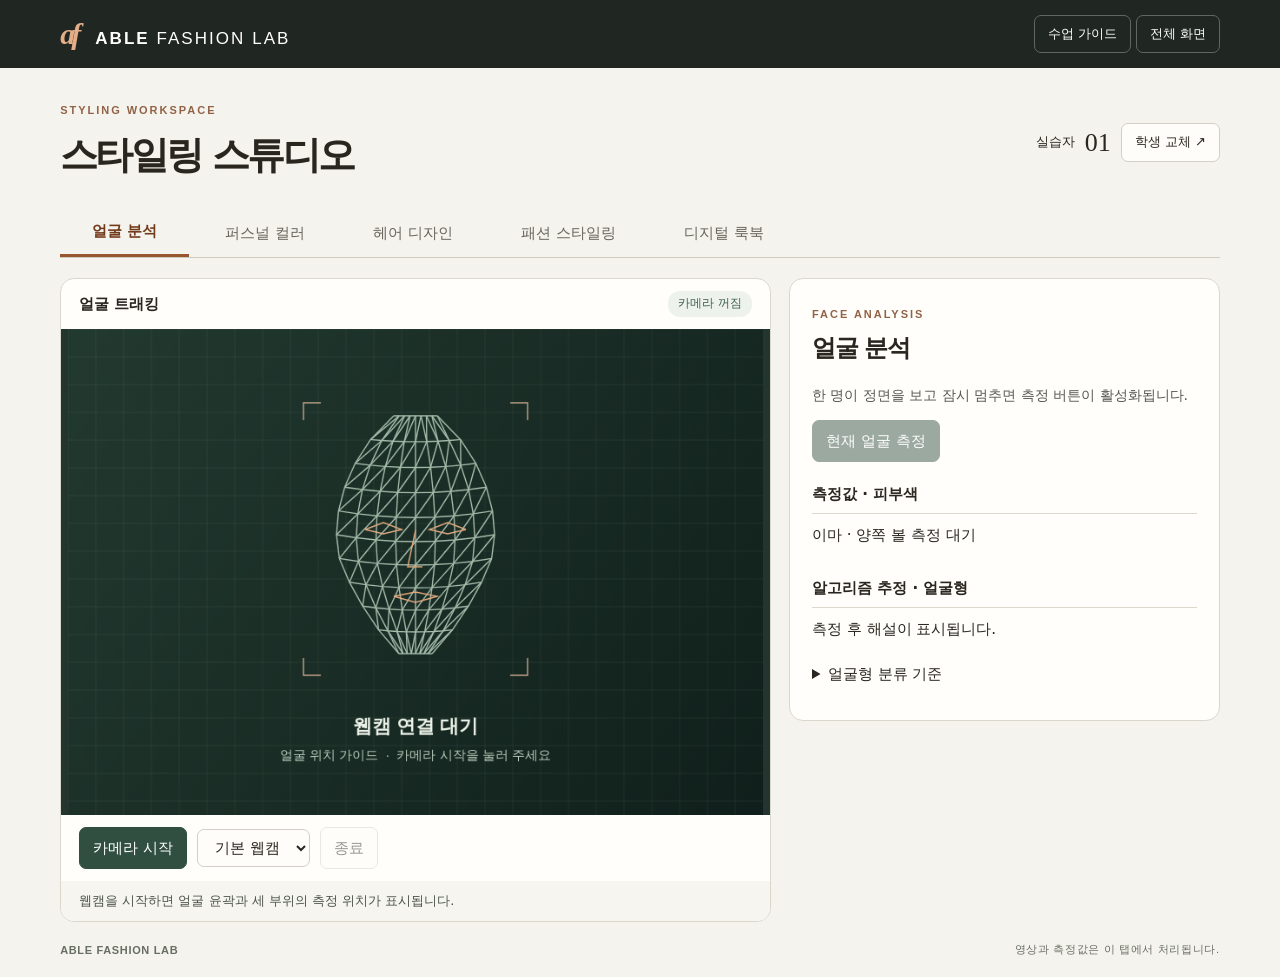
==== index.html @ f927bbd8 "Build ABLE Fashion Lab classroom studio" ====
<!doctype html>
<html lang="ko"><meta charset="utf-8"><meta name="viewport" content="width=device-width,initial-scale=1"><title>ABLE FASHION LAB · 스타일링 스튜디오</title><link rel="stylesheet" href="studio.css">
<header><div class="brand"><i>af</i> ABLE <b>FASHION LAB</b></div><div><button id="guide">수업 가이드</button> <button id="full">전체 화면</button></div></header>
<main><div class="head"><div><small>STYLING WORKSPACE</small><h1>스타일링 스튜디오</h1></div><div class="session">실습자 <strong id="student">01</strong> <button id="reset">학생 교체 ↗</button></div></div>
<nav id="nav" aria-label="실습 모듈"></nav>
<div class="grid"><section class="viewer"><div class="bar"><b id="viewTitle">얼굴 트래킹</b><span id="signal">카메라 꺼짐</span></div><div class="stage"><canvas id="screen" width="800" height="600" aria-label="실습 미리보기"></canvas></div><div class="tools" id="cameraTools"><button class="primary" id="start">카메라 시작</button><select id="devices" aria-label="웹캠 선택"><option value="">기본 웹캠</option></select><button id="stop" disabled>종료</button></div><p id="notice" role="status">웹캠을 시작하면 얼굴 윤곽과 세 부위의 측정 위치가 표시됩니다.</p></section>
<section class="panel"><small id="kicker"></small><h2 id="title"></h2><div id="controls"></div></section></div>
<footer><b>ABLE FASHION LAB</b><span>영상과 측정값은 이 탭에서 처리됩니다.</span></footer></main>
<video id="video" muted playsinline hidden></video>
<dialog id="modal"><form method="dialog"><button class="close">닫기 ×</button><small>TEACHER GUIDE</small><h2>120분 수업 운영</h2><p>USB 웹캠을 연결하고 양쪽 LED를 같은 밝기로 맞추세요. 한 명만 화면에 들어오도록 자리를 조정하세요.</p><button id="preflight" type="button">AI 모델 연결 점검</button><p id="check" role="status"></p><ol><li>0–15분 · 색채 과학과 AI 원리</li><li>15–35분 · 얼굴형과 피부색 측정</li><li>35–55분 · 계절색 A/B 비교</li><li>55–75분 · 헤어 디자인과 염색</li><li>75–105분 · 마네킹 코디 비교</li><li>105–120분 · 룩북 저장과 발표</li></ol><p>4인 1조에서는 한 학생의 결과를 지우기 전에 룩북을 저장하세요. 모듈별로 돌아가며 진행할 때는 중간 룩북도 저장할 수 있습니다. 다음 학생은 새 세션에서 시작합니다.</p><p>모델 로딩 실패 시 학교망의 jsDelivr 및 Google Storage 접속을 확인한 후 다시 시작하세요. 색상 선택·의상·룩북은 카메라 없이 이용할 수 있습니다.</p></form></dialog>
<script type="module" src="studio.js"></script></html>
---- studio.css ----
*{box-sizing:border-box}body{margin:0;color:#29261f;background:#f5f3ed;font:15px/1.6 'Malgun Gothic',system-ui,sans-serif}header,main{padding-inline:clamp(18px,4.7vw,88px)}header{height:68px;background:#202723;color:white;display:flex;align-items:center;justify-content:space-between}.brand{letter-spacing:.12em;font:600 17px Arial}.brand b{font-weight:400}.brand i{font:italic bold 30px Georgia;letter-spacing:-4px;color:#e3ae88;margin-right:12px}button,select,input{font:inherit}button,select{border:1px solid #d2cfc6;border-radius:7px;background:#fffdf9;padding:8px 13px;color:inherit;cursor:pointer}button:hover:not(:disabled){border-color:#986344;background:#f5eade}button:disabled{opacity:.48;cursor:default}header button{background:transparent;color:white;border-color:#606660;font-size:13px}header button:hover:not(:disabled){color:#222}.head,.bar,.session,.tools,footer{display:flex;align-items:center;justify-content:space-between;gap:10px}.head{margin:29px 0 20px}small{font:700 11px/1.4 Arial;letter-spacing:.18em;color:#916246}h1{font-size:clamp(27px,3vw,43px);margin:3px 0;letter-spacing:-.07em}h2{font-size:24px;letter-spacing:-.055em;margin:4px 0 16px}h3{font-size:15px;margin:20px 0 7px}.session{font-size:13px}.session strong{font:26px Georgia}nav{display:flex;gap:4px;border-bottom:1px solid #cecac0;margin-bottom:20px}nav button{border:0;border-radius:0;background:none;padding:11px min(2.5vw,35px);color:#68665d}nav button[aria-current=true]{border-bottom:3px solid #98562e;color:#723c1c;font-weight:bold}.grid{display:grid;grid-template-columns:minmax(0,1.65fr) minmax(310px,1fr);gap:18px;align-items:start}.viewer,.panel,dialog{border:1px solid #dad7cd;background:#fffefa;border-radius:14px;overflow:hidden}.bar,.tools{padding:12px 18px}.bar span{font-size:12px;color:#406251;background:#edf2ec;border-radius:12px;padding:3px 10px}.stage{background:#24352f;display:grid;place-items:center}.stage canvas{display:block;width:100%;max-height:54vh;object-fit:contain}.tools{justify-content:flex-start;flex-wrap:wrap}.tools select{max-width:48%}.primary,button.active{background:#304f40;color:white;border-color:#304f40}.primary:hover:not(:disabled),button.active:hover:not(:disabled){background:#40624e;color:white}#notice{font-size:13px;margin:0;padding:10px 18px;background:#f6f5ef;color:#4c544d}.panel{padding:22px}.panel p,dialog p{font-size:14px;color:#565851}.row{display:flex;gap:7px;flex-wrap:wrap;align-items:center}.row button{font-size:13px}.swatches{display:grid;grid-template-columns:repeat(6,1fr);gap:7px}.swatches button{height:34px;border:2px solid #0001}.swatches button[aria-pressed=true]{outline:2px solid #292e29;outline-offset:2px}.data{border-top:1px solid #ddd8ce;padding:9px 0}.data b{font-size:14px}.chip{display:inline-block;width:19px;height:19px;vertical-align:middle;border:1px solid #9997;border-radius:50%;margin-right:5px}label.field{display:grid;grid-template-columns:1fr 1.3fr;align-items:center;margin:8px 0;font-size:14px}.field select{min-width:0}.field input[type=color]{width:100%}details{margin:12px 0}summary{cursor:pointer}footer{font:11px Arial;letter-spacing:.06em;color:#676e64;margin:20px 0}.close{float:right}dialog{max-width:520px;padding:26px}dialog::backdrop{background:#15231cb3}a{color:#32654c}button:focus-visible,input:focus-visible,select:focus-visible{outline:3px solid #b76836} @media(max-width:820px){.grid{grid-template-columns:1fr}nav{overflow:auto}nav button{flex:none}.head{margin:18px 0}.stage canvas{max-height:49vh}.panel{padding:17px}}@media(max-width:530px){header{padding:8px;height:auto}.brand{font-size:13px}header button{padding:5px}.session{gap:3px}.head{align-items:end}.session button{font-size:11px}.stage canvas{max-height:none}}
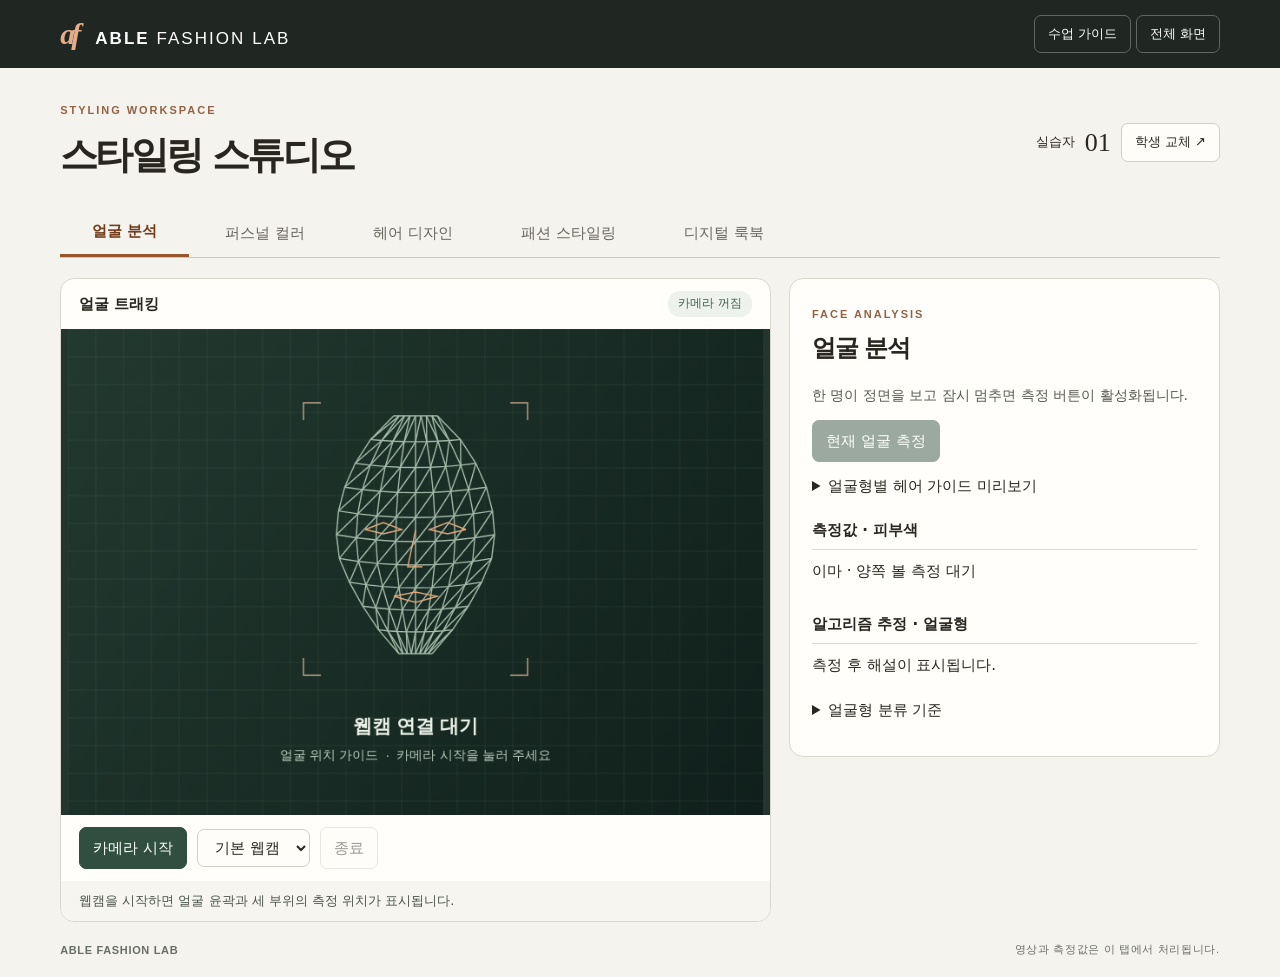
==== commit e4c32be5: "Add sourced face-shape styling advice and matched portrait draping" ====
--- a/index.html
+++ b/index.html
@@ -1,11 +1,11 @@
-<!doctype html>
-<html lang="ko"><meta charset="utf-8"><meta name="viewport" content="width=device-width,initial-scale=1"><title>ABLE FASHION LAB · 스타일링 스튜디오</title><link rel="stylesheet" href="studio.css">
-<header><div class="brand"><i>af</i> ABLE <b>FASHION LAB</b></div><div><button id="guide">수업 가이드</button> <button id="full">전체 화면</button></div></header>
-<main><div class="head"><div><small>STYLING WORKSPACE</small><h1>스타일링 스튜디오</h1></div><div class="session">실습자 <strong id="student">01</strong> <button id="reset">학생 교체 ↗</button></div></div>
-<nav id="nav" aria-label="실습 모듈"></nav>
-<div class="grid"><section class="viewer"><div class="bar"><b id="viewTitle">얼굴 트래킹</b><span id="signal">카메라 꺼짐</span></div><div class="stage"><canvas id="screen" width="800" height="600" aria-label="실습 미리보기"></canvas></div><div class="tools" id="cameraTools"><button class="primary" id="start">카메라 시작</button><select id="devices" aria-label="웹캠 선택"><option value="">기본 웹캠</option></select><button id="stop" disabled>종료</button></div><p id="notice" role="status">웹캠을 시작하면 얼굴 윤곽과 세 부위의 측정 위치가 표시됩니다.</p></section>
-<section class="panel"><small id="kicker"></small><h2 id="title"></h2><div id="controls"></div></section></div>
-<footer><b>ABLE FASHION LAB</b><span>영상과 측정값은 이 탭에서 처리됩니다.</span></footer></main>
-<video id="video" muted playsinline hidden></video>
-<dialog id="modal"><form method="dialog"><button class="close">닫기 ×</button><small>TEACHER GUIDE</small><h2>120분 수업 운영</h2><p>USB 웹캠을 연결하고 양쪽 LED를 같은 밝기로 맞추세요. 한 명만 화면에 들어오도록 자리를 조정하세요.</p><button id="preflight" type="button">AI 모델 연결 점검</button><p id="check" role="status"></p><ol><li>0–15분 · 색채 과학과 AI 원리</li><li>15–35분 · 얼굴형과 피부색 측정</li><li>35–55분 · 계절색 A/B 비교</li><li>55–75분 · 헤어 디자인과 염색</li><li>75–105분 · 마네킹 코디 비교</li><li>105–120분 · 룩북 저장과 발표</li></ol><p>4인 1조에서는 한 학생의 결과를 지우기 전에 룩북을 저장하세요. 모듈별로 돌아가며 진행할 때는 중간 룩북도 저장할 수 있습니다. 다음 학생은 새 세션에서 시작합니다.</p><p>모델 로딩 실패 시 학교망의 jsDelivr 및 Google Storage 접속을 확인한 후 다시 시작하세요. 색상 선택·의상·룩북은 카메라 없이 이용할 수 있습니다.</p></form></dialog>
-<script type="module" src="studio.js"></script></html>
+<!doctype html>
+<html lang="ko"><meta charset="utf-8"><meta name="viewport" content="width=device-width,initial-scale=1"><title>ABLE FASHION LAB · 스타일링 스튜디오</title><link rel="stylesheet" href="studio.css?v=3">
+<header><div class="brand"><i>af</i> ABLE <b>FASHION LAB</b></div><div><button id="guide">수업 가이드</button> <button id="full">전체 화면</button></div></header>
+<main><div class="head"><div><small>STYLING WORKSPACE</small><h1>스타일링 스튜디오</h1></div><div class="session">실습자 <strong id="student">01</strong> <button id="reset">학생 교체 ↗</button></div></div>
+<nav id="nav" aria-label="실습 모듈"></nav>
+<div class="grid"><section class="viewer"><div class="bar"><b id="viewTitle">얼굴 트래킹</b><span id="signal">카메라 꺼짐</span></div><div class="stage"><canvas id="screen" width="800" height="600" aria-label="실습 미리보기"></canvas></div><div class="tools" id="cameraTools"><button class="primary" id="start">카메라 시작</button><select id="devices" aria-label="웹캠 선택"><option value="">기본 웹캠</option></select><button id="stop" disabled>종료</button></div><p id="notice" role="status">웹캠을 시작하면 얼굴 윤곽과 세 부위의 측정 위치가 표시됩니다.</p></section>
+<section class="panel"><small id="kicker"></small><h2 id="title"></h2><div id="controls"></div></section></div>
+<footer><b>ABLE FASHION LAB</b><span>영상과 측정값은 이 탭에서 처리됩니다.</span></footer></main>
+<video id="video" muted playsinline hidden></video>
+<dialog id="modal"><form method="dialog"><button class="close">닫기 ×</button><small>TEACHER GUIDE</small><h2>120분 수업 운영</h2><p>USB 웹캠을 연결하고 양쪽 LED를 같은 밝기로 맞추세요. 한 명만 화면에 들어오도록 자리를 조정하세요.</p><button id="preflight" type="button">AI 모델 연결 점검</button><p id="check" role="status"></p><p><a href="check.html" target="_blank" rel="noopener">공개 샘플로 분석 경로 점검 ↗</a></p><ol><li>0–15분 · 색채 과학과 AI 원리</li><li>15–35분 · 얼굴형과 피부색 측정</li><li>35–55분 · 계절색 A/B 비교</li><li>55–75분 · 헤어 디자인과 염색</li><li>75–105분 · 마네킹 코디 비교</li><li>105–120분 · 룩북 저장과 발표</li></ol><p>4인 1조에서는 한 학생의 결과를 지우기 전에 룩북을 저장하세요. 모듈별로 돌아가며 진행할 때는 중간 룩북도 저장할 수 있습니다. 다음 학생은 새 세션에서 시작합니다.</p><p>모델 로딩 실패 시 학교망의 jsDelivr 및 Google Storage 접속을 확인한 후 다시 시작하세요. 색상 선택·의상·룩북은 카메라 없이 이용할 수 있습니다.</p></form></dialog>
+<script type="module" src="studio.js?v=3"></script></html>
--- a/studio.css
+++ b/studio.css
@@ -1 +1,3 @@
-*{box-sizing:border-box}body{margin:0;color:#29261f;background:#f5f3ed;font:15px/1.6 'Malgun Gothic',system-ui,sans-serif}header,main{padding-inline:clamp(18px,4.7vw,88px)}header{height:68px;background:#202723;color:white;display:flex;align-items:center;justify-content:space-between}.brand{letter-spacing:.12em;font:600 17px Arial}.brand b{font-weight:400}.brand i{font:italic bold 30px Georgia;letter-spacing:-4px;color:#e3ae88;margin-right:12px}button,select,input{font:inherit}button,select{border:1px solid #d2cfc6;border-radius:7px;background:#fffdf9;padding:8px 13px;color:inherit;cursor:pointer}button:hover:not(:disabled){border-color:#986344;background:#f5eade}button:disabled{opacity:.48;cursor:default}header button{background:transparent;color:white;border-color:#606660;font-size:13px}header button:hover:not(:disabled){color:#222}.head,.bar,.session,.tools,footer{display:flex;align-items:center;justify-content:space-between;gap:10px}.head{margin:29px 0 20px}small{font:700 11px/1.4 Arial;letter-spacing:.18em;color:#916246}h1{font-size:clamp(27px,3vw,43px);margin:3px 0;letter-spacing:-.07em}h2{font-size:24px;letter-spacing:-.055em;margin:4px 0 16px}h3{font-size:15px;margin:20px 0 7px}.session{font-size:13px}.session strong{font:26px Georgia}nav{display:flex;gap:4px;border-bottom:1px solid #cecac0;margin-bottom:20px}nav button{border:0;border-radius:0;background:none;padding:11px min(2.5vw,35px);color:#68665d}nav button[aria-current=true]{border-bottom:3px solid #98562e;color:#723c1c;font-weight:bold}.grid{display:grid;grid-template-columns:minmax(0,1.65fr) minmax(310px,1fr);gap:18px;align-items:start}.viewer,.panel,dialog{border:1px solid #dad7cd;background:#fffefa;border-radius:14px;overflow:hidden}.bar,.tools{padding:12px 18px}.bar span{font-size:12px;color:#406251;background:#edf2ec;border-radius:12px;padding:3px 10px}.stage{background:#24352f;display:grid;place-items:center}.stage canvas{display:block;width:100%;max-height:54vh;object-fit:contain}.tools{justify-content:flex-start;flex-wrap:wrap}.tools select{max-width:48%}.primary,button.active{background:#304f40;color:white;border-color:#304f40}.primary:hover:not(:disabled),button.active:hover:not(:disabled){background:#40624e;color:white}#notice{font-size:13px;margin:0;padding:10px 18px;background:#f6f5ef;color:#4c544d}.panel{padding:22px}.panel p,dialog p{font-size:14px;color:#565851}.row{display:flex;gap:7px;flex-wrap:wrap;align-items:center}.row button{font-size:13px}.swatches{display:grid;grid-template-columns:repeat(6,1fr);gap:7px}.swatches button{height:34px;border:2px solid #0001}.swatches button[aria-pressed=true]{outline:2px solid #292e29;outline-offset:2px}.data{border-top:1px solid #ddd8ce;padding:9px 0}.data b{font-size:14px}.chip{display:inline-block;width:19px;height:19px;vertical-align:middle;border:1px solid #9997;border-radius:50%;margin-right:5px}label.field{display:grid;grid-template-columns:1fr 1.3fr;align-items:center;margin:8px 0;font-size:14px}.field select{min-width:0}.field input[type=color]{width:100%}details{margin:12px 0}summary{cursor:pointer}footer{font:11px Arial;letter-spacing:.06em;color:#676e64;margin:20px 0}.close{float:right}dialog{max-width:520px;padding:26px}dialog::backdrop{background:#15231cb3}a{color:#32654c}button:focus-visible,input:focus-visible,select:focus-visible{outline:3px solid #b76836} @media(max-width:820px){.grid{grid-template-columns:1fr}nav{overflow:auto}nav button{flex:none}.head{margin:18px 0}.stage canvas{max-height:49vh}.panel{padding:17px}}@media(max-width:530px){header{padding:8px;height:auto}.brand{font-size:13px}header button{padding:5px}.session{gap:3px}.head{align-items:end}.session button{font-size:11px}.stage canvas{max-height:none}}
+*{box-sizing:border-box}body{margin:0;color:#29261f;background:#f5f3ed;font:15px/1.6 'Malgun Gothic',system-ui,sans-serif}header,main{padding-inline:clamp(18px,4.7vw,88px)}header{height:68px;background:#202723;color:white;display:flex;align-items:center;justify-content:space-between}.brand{letter-spacing:.12em;font:600 17px Arial}.brand b{font-weight:400}.brand i{font:italic bold 30px Georgia;letter-spacing:-4px;color:#e3ae88;margin-right:12px}button,select,input{font:inherit}button,select{border:1px solid #d2cfc6;border-radius:7px;background:#fffdf9;padding:8px 13px;color:inherit;cursor:pointer}button:hover:not(:disabled){border-color:#986344;background:#f5eade}button:disabled{opacity:.48;cursor:default}header button{background:transparent;color:white;border-color:#606660;font-size:13px}header button:hover:not(:disabled){color:#222}.head,.bar,.session,.tools,footer{display:flex;align-items:center;justify-content:space-between;gap:10px}.head{margin:29px 0 20px}small{font:700 11px/1.4 Arial;letter-spacing:.18em;color:#916246}h1{font-size:clamp(27px,3vw,43px);margin:3px 0;letter-spacing:-.07em}h2{font-size:24px;letter-spacing:-.055em;margin:4px 0 16px}h3{font-size:15px;margin:20px 0 7px}.session{font-size:13px}.session strong{font:26px Georgia}nav{display:flex;gap:4px;border-bottom:1px solid #cecac0;margin-bottom:20px}nav button{border:0;border-radius:0;background:none;padding:11px min(2.5vw,35px);color:#68665d}nav button[aria-current=true]{border-bottom:3px solid #98562e;color:#723c1c;font-weight:bold}.grid{display:grid;grid-template-columns:minmax(0,1.65fr) minmax(310px,1fr);gap:18px;align-items:start}.viewer,.panel,dialog{border:1px solid #dad7cd;background:#fffefa;border-radius:14px;overflow:hidden}.bar,.tools{padding:12px 18px}.bar span{font-size:12px;color:#406251;background:#edf2ec;border-radius:12px;padding:3px 10px}.stage{background:#24352f;display:grid;place-items:center}.stage canvas{display:block;width:100%;max-height:54vh;object-fit:contain}.tools{justify-content:flex-start;flex-wrap:wrap}.tools select{max-width:48%}.primary,button.active{background:#304f40;color:white;border-color:#304f40}.primary:hover:not(:disabled),button.active:hover:not(:disabled){background:#40624e;color:white}#notice{font-size:13px;margin:0;padding:10px 18px;background:#f6f5ef;color:#4c544d}.panel{padding:22px}.panel p,dialog p{font-size:14px;color:#565851}.row{display:flex;gap:7px;flex-wrap:wrap;align-items:center}.row button{font-size:13px}.swatches{display:grid;grid-template-columns:repeat(6,1fr);gap:7px}.swatches button{height:34px;border:2px solid #0001}.swatches button[aria-pressed=true]{outline:2px solid #292e29;outline-offset:2px}.data{border-top:1px solid #ddd8ce;padding:9px 0}.data b{font-size:14px}.chip{display:inline-block;width:19px;height:19px;vertical-align:middle;border:1px solid #9997;border-radius:50%;margin-right:5px}label.field{display:grid;grid-template-columns:1fr 1.3fr;align-items:center;margin:8px 0;font-size:14px}.field select{min-width:0}.field input[type=color]{width:100%}details{margin:12px 0}summary{cursor:pointer}footer{font:11px Arial;letter-spacing:.06em;color:#676e64;margin:20px 0}.close{float:right}dialog{max-width:520px;padding:26px}dialog::backdrop{background:#15231cb3}a{color:#32654c}button:focus-visible,input:focus-visible,select:focus-visible{outline:3px solid #b76836} @media(max-width:820px){.grid{grid-template-columns:1fr}nav{overflow:auto}nav button{flex:none}.head{margin:18px 0}.stage canvas{max-height:49vh}.panel{padding:17px}}@media(max-width:530px){header{padding:8px;height:auto}.brand{font-size:13px}header button{padding:5px}.session{gap:3px}.head{align-items:end}.session button{font-size:11px}.stage canvas{max-height:none}}
+
+.style-note{background:#f4f1e8;border-left:3px solid #907456;padding:12px 16px;margin:14px 0}.style-note h3{margin:0}.style-note p{margin:4px 0 12px}.style-note a{display:inline-block;margin-top:12px;font-size:12px}.style-note b{color:#6c513c}.panel details>select{margin-top:10px}
